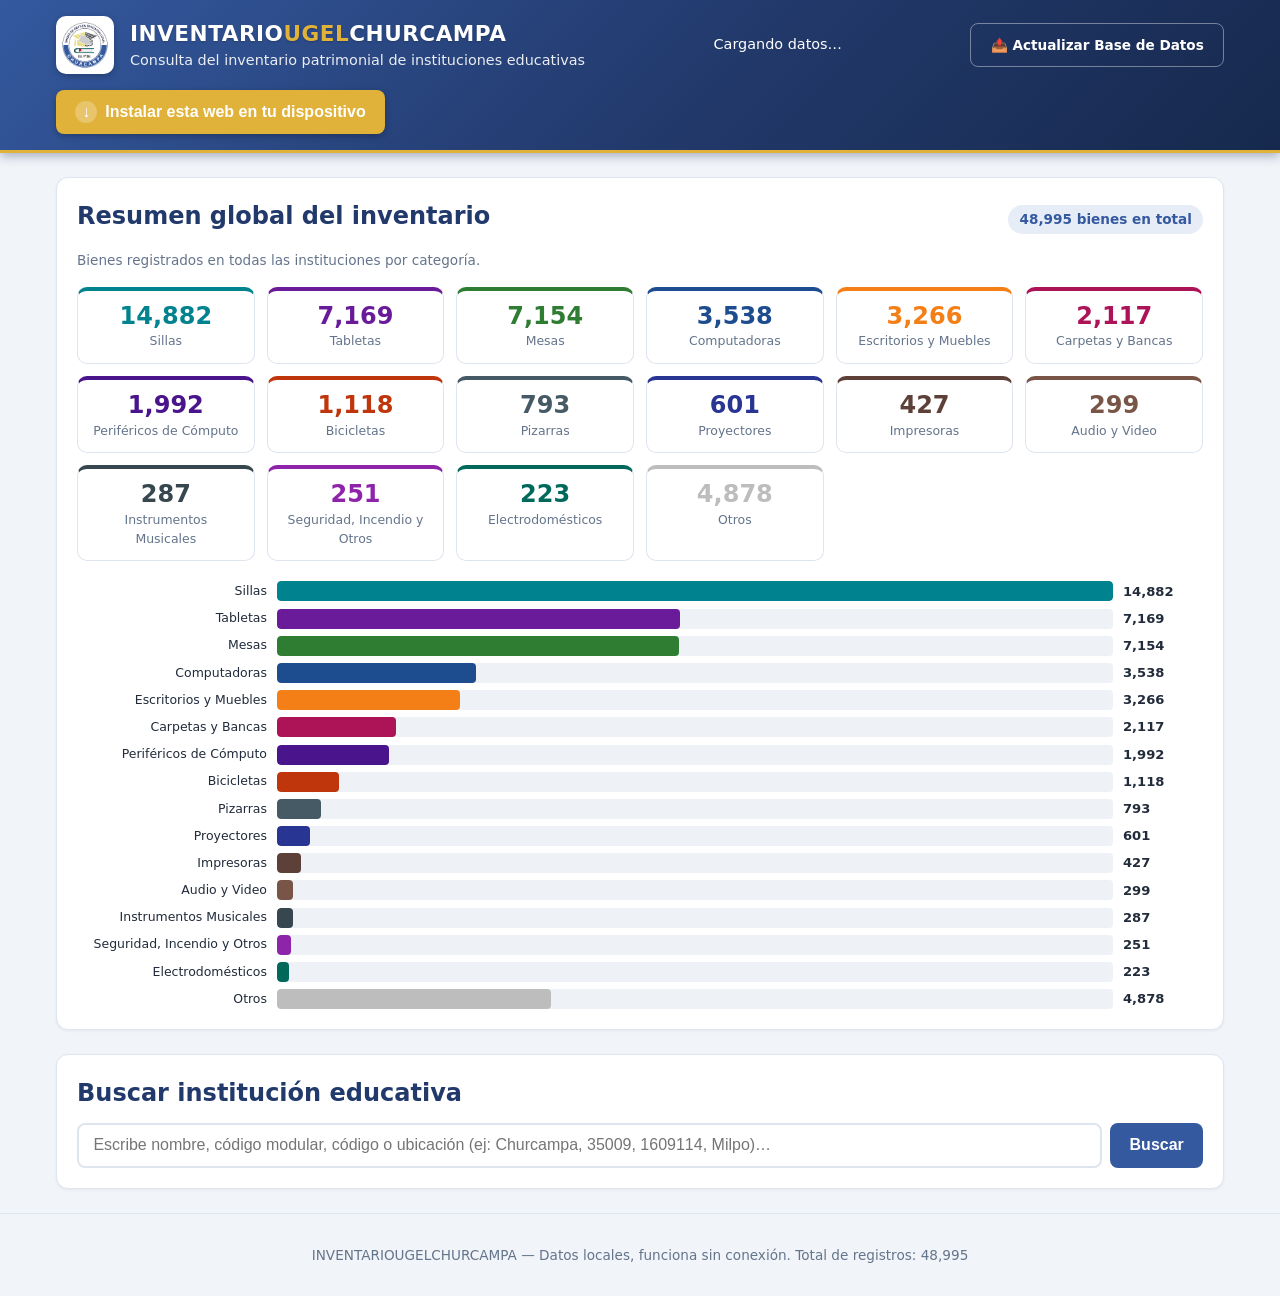
==== index.html @ 80477609 "Agregar resumen por IE: desglose por categoria al seleccionar una institucion" ====
<!DOCTYPE html>
<html lang="es">
<head>
  <meta charset="UTF-8">
  <meta name="viewport" content="width=device-width, initial-scale=1.0">
  <title>INVENTARIOUGELCHURCAMPA</title>
  <meta name="description" content="Consulta del inventario patrimonial de las instituciones educativas de la UGEL Churcampa.">
  <meta name="theme-color" content="#34599f">
  <meta name="mobile-web-app-capable" content="yes">
  <meta name="apple-mobile-web-app-capable" content="yes">
  <meta name="apple-mobile-web-app-status-bar-style" content="default">
  <meta name="apple-mobile-web-app-title" content="Inventario UGEL">
  <link rel="manifest" href="manifest.webmanifest">
  <link rel="apple-touch-icon" href="icon-192.png">
  <link rel="icon" type="image/png" href="icon-192.png">
  <link rel="stylesheet" href="styles.css">
</head>
<body>

  <header class="app-header">
    <div class="header-inner">
      <div class="brand">
        <img src="logo.png" alt="Logo UGEL Churcampa" class="brand-logo">
        <div>
          <h1>INVENTARIO<span class="accent">UGEL</span>CHURCAMPA</h1>
          <p class="subtitle">Consulta del inventario patrimonial de instituciones educativas</p>
        </div>
      </div>
      <div id="loading" class="loading" hidden>
        <span class="spinner"></span> Cargando datos&hellip;
      </div>
      <a href="upload.html" class="btn btn-ghost" style="color: #fff; border-color: rgba(255,255,255,0.4); text-decoration: none; font-size: 0.85rem;">
        &#128228; Actualizar Base de Datos
      </a>
      <button id="installBtn" class="btn btn-install" hidden>
        <span class="install-icon" aria-hidden="true">&#8595;</span>
        Instalar esta web en tu dispositivo
      </button>
    </div>
  </header>

  <main class="container">

    <!-- Resumen global por tipo de bien -->
    <section id="resumenStep" class="card">
      <div class="resumen-head">
        <h2>Resumen global del inventario</h2>
        <span id="resumenTotal" class="resumen-total"></span>
      </div>
      <p class="resumen-sub">Bienes registrados en todas las instituciones por categoría.</p>
      <div id="resumenCards" class="resumen-cards"></div>
      <div id="resumenChart" class="resumen-chart"></div>
    </section>

    <!-- Paso 1: busqueda de institucion -->
    <section id="searchStep" class="card">
      <h2>Buscar institución educativa</h2>
      <div class="search-row">
        <input type="text" id="searchInput"
               placeholder="Escribe nombre, código modular, código o ubicación (ej: Churcampa, 35009, 1609114, Milpo)&hellip;"
               autocomplete="off" spellcheck="false">
        <button id="searchBtn" class="btn btn-primary">Buscar</button>
      </div>
      <div id="resultCount" class="result-count" hidden></div>
      <ul id="instList" class="inst-list" hidden></ul>
      <div id="searchEmpty" class="empty" hidden>No se encontraron instituciones con ese texto.</div>
    </section>

    <!-- Paso 2: inventario de la institucion seleccionada -->
    <section id="inventoryStep" class="card" hidden>
       <div class="inv-header">
        <div>
          <button id="backBtn" class="btn btn-ghost">&larr; Nueva búsqueda</button>
          <h2 id="instTitle"></h2>
          <div id="instCat" class="inst-cat"></div>
          <div id="instMeta" class="inst-meta-box" hidden></div>
        </div>
        <div id="instStats" class="inst-stats"></div>
      </div>

      <!-- Resumen por tipo de bien de la institucion seleccionada -->
      <div id="ieResumenBlock">
        <div class="ie-resumen-head">
          <h3>Resumen por tipo de bien</h3>
        </div>
        <div id="ieResumenCards" class="resumen-cards"></div>
        <div id="ieResumenChart" class="resumen-chart"></div>
      </div>

      <!-- filtros -->
      <div class="filters">
        <div class="filter">
          <label for="filterBien">Bien</label>
          <input type="text" id="filterBien" placeholder="Filtrar por bien (mesa, silla, laptop&hellip;)" autocomplete="off">
        </div>
        <div class="filter">
          <label for="filterEstado">Estado</label>
          <select id="filterEstado">
            <option value="">Todos</option>
            <option value="B">Bueno (B)</option>
            <option value="R">Regular (R)</option>
            <option value="N">Nuevo / No aplica (N)</option>
          </select>
        </div>
        <div class="filter">
          <label for="filterCond">Condición</label>
          <select id="filterCond">
            <option value="">Todas</option>
            <option value="A">A</option>
            <option value="B">B</option>
          </select>
        </div>
        <div class="filter">
          <label for="filterTipo">Tipo</label>
          <select id="filterTipo">
            <option value="">Todos</option>
          </select>
        </div>
      </div>

      <div class="toolbar">
        <span id="shownCount" class="shown-count"></span>
        <div class="toolbar-actions">
          <button id="colBtn" class="btn btn-ghost btn-sm" type="button">Columnas</button>
          <a id="exportBtn" class="btn btn-ghost btn-sm" download="inventario.xlsx">Descargar Excel</a>
        </div>
      </div>

      <div id="colPanel" class="col-panel" hidden>
        <div id="colList" class="col-list"></div>
      </div>

      <div class="leyenda">
        <span class="leyenda-item leyenda-alta"><i></i> Condición A (Alta)</span>
        <span class="leyenda-item leyenda-baja"><i></i> Condición B (Baja)</span>
      </div>

      <div class="table-wrap">
        <table id="invTable" class="inv-table">
          <thead>
            <tr>
              <th data-col="num">N°</th>
              <th data-col="cod">Código Patrimonial</th>
              <th data-col="bien">Denominación del Bien</th>
              <th data-col="tipo">Tipo</th>
              <th data-col="estado">Estado</th>
              <th data-col="cond">Cond</th>
              <th data-col="marca">Marca / Modelo</th>
              <th data-col="serie">Serie</th>
              <th data-col="doc">N° Doc</th>
              <th data-col="vadq">Valor Adquisición</th>
              <th data-col="vneto">Valor Neto</th>
              <th data-col="resp">Responsable</th>
            </tr>
          </thead>
          <tbody id="invBody"></tbody>
        </table>
      </div>
      <div id="invEmpty" class="empty" hidden>No hay bienes que coincidan con los filtros.</div>
    </section>

  </main>

  <footer class="app-footer">
    <p>INVENTARIOUGELCHURCAMPA &mdash; Datos locales, funciona sin conexión. Total de registros: <span id="totalRegs"></span></p>
  </footer>

  <script src="data.js"></script>
  <script src="instituciones.js"></script>
  <script src="app.js"></script>
  <script>
    if ("serviceWorker" in navigator) {
      window.addEventListener("load", function () {
        navigator.serviceWorker.register("sw.js").catch(function (err) {
          console.error("Error al registrar el service worker:", err);
        });
      });
    }
  </script>
</body>
</html>
---- styles.css ----
:root {
  --primary: #34599f;
  --primary-dark: #22396b;
  --primary-deep: #16294d;
  --primary-light: #e7edf7;
  --accent: #e0b23a;
  --accent-dark: #c9982a;
  --bg: #f1f4f9;
  --card: #ffffff;
  --text: #212b3a;
  --muted: #64748b;
  --border: #dfe5ef;
  --danger: #bf1522;
}

* { box-sizing: border-box; }

body {
  margin: 0;
  font-family: "Segoe UI", "Segoe UI Variable", system-ui, -apple-system, Arial, sans-serif;
  background: var(--bg);
  color: var(--text);
  line-height: 1.5;
}

/* Header */
.app-header {
  background: linear-gradient(135deg, var(--primary) 0%, var(--primary-dark) 55%, var(--primary-deep) 100%);
  color: #fff;
  padding: 1rem 0;
  box-shadow: 0 3px 10px rgba(22,41,77,0.35);
  border-bottom: 3px solid var(--accent);
}
.header-inner {
  max-width: 1200px;
  margin: 0 auto;
  padding: 0 1rem;
  display: flex;
  align-items: center;
  justify-content: space-between;
  gap: 1rem;
  flex-wrap: wrap;
}
.brand { display: flex; align-items: center; gap: 1rem; }
.brand-logo {
  width: 58px; height: 58px;
  border-radius: 10px;
  object-fit: contain;
  background: #ffffff;
  padding: 4px;
  box-shadow: 0 2px 6px rgba(0,0,0,0.25);
}
.app-header h1 {
  margin: 0;
  font-size: 1.35rem;
  letter-spacing: 0.5px;
  color: #fff;
  text-shadow: 0 1px 2px rgba(0,0,0,0.2);
}
.app-header h1 span.accent {
  color: var(--accent);
}
.subtitle { margin: 0; opacity: 0.9; font-size: 0.9rem; }

.loading { display: flex; align-items: center; gap: 0.5rem; font-size: 0.9rem; }
.spinner {
  width: 18px; height: 18px; border-radius: 50%;
  border: 3px solid rgba(255,255,255,0.3);
  border-top-color: #fff;
  animation: spin 0.8s linear infinite;
}
@keyframes spin { to { transform: rotate(360deg); } }

/* Boton de instalacion (PWA) */
.btn-install {
  display: inline-flex;
  align-items: center;
  gap: 0.5rem;
  background: var(--accent);
  color: #fff;
  border: none;
  border-radius: 8px;
  padding: 0.6rem 0.9rem;
  font-size: 0.9rem;
  font-weight: 700;
  cursor: pointer;
  box-shadow: 0 2px 6px rgba(0,0,0,0.25);
  transition: background 0.2s ease, transform 0.1s ease;
}
.btn-install:hover { background: var(--accent-dark); }
.btn-install:active { transform: translateY(1px); }
.btn-install .install-icon {
  display: inline-flex;
  align-items: center;
  justify-content: center;
  width: 22px; height: 22px;
  border-radius: 50%;
  background: rgba(255,255,255,0.25);
  font-size: 1rem;
  line-height: 1;
}
@media (max-width: 600px) {
  .btn-install { width: 100%; justify-content: center; }
}

.container { max-width: 1200px; margin: 1.5rem auto; padding: 0 1rem; }

/* ---------- Resumen global por tipo de bien ---------- */
.resumen-head {
  display: flex;
  align-items: baseline;
  justify-content: space-between;
  gap: 1rem;
  flex-wrap: wrap;
}
.resumen-total {
  font-size: 0.85rem;
  font-weight: 600;
  color: var(--primary);
  background: var(--primary-light);
  padding: 0.25rem 0.7rem;
  border-radius: 999px;
}
.resumen-sub {
  margin: 0.25rem 0 1rem;
  color: var(--muted);
  font-size: 0.85rem;
}
.ie-resumen-head h3 {
  margin: 1rem 0 0.25rem;
  font-size: 1.05rem;
  color: var(--text);
}
.resumen-cards {
  display: grid;
  grid-template-columns: repeat(auto-fill, minmax(160px, 1fr));
  gap: 0.75rem;
  margin-bottom: 1.25rem;
}
.resumen-card {
  border: 1px solid var(--border);
  border-top: 4px solid var(--primary);
  border-radius: 10px;
  padding: 0.75rem 0.9rem;
  text-align: center;
  background: #fff;
}
.resumen-num {
  font-size: 1.5rem;
  font-weight: 800;
  line-height: 1.1;
}
.resumen-label {
  font-size: 0.78rem;
  color: var(--muted);
  margin-top: 0.2rem;
}
.resumen-chart {
  display: flex;
  flex-direction: column;
  gap: 0.45rem;
  margin-top: 0.5rem;
}
.chart-row {
  display: flex;
  align-items: center;
  gap: 0.6rem;
}
.chart-label {
  width: 190px;
  flex: 0 0 190px;
  font-size: 0.78rem;
  color: var(--text);
  text-align: right;
  white-space: nowrap;
  overflow: hidden;
  text-overflow: ellipsis;
}
.chart-bar-wrap {
  flex: 1 1 auto;
  background: #eef1f6;
  border-radius: 4px;
  height: 20px;
  overflow: hidden;
}
.chart-bar {
  height: 100%;
  border-radius: 4px;
  min-width: 2px;
  transition: width 0.4s ease;
}
.chart-val {
  width: 80px;
  flex: 0 0 80px;
  font-size: 0.82rem;
  font-weight: 700;
  color: var(--text);
}
@media (max-width: 560px) {
  .chart-label { width: 120px; flex-basis: 120px; }
  .chart-val { width: 60px; flex-basis: 60px; }
}

.card {
  background: var(--card);
  border: 1px solid var(--border);
  border-radius: 12px;
  padding: 1.25rem;
  margin-bottom: 1.5rem;
  box-shadow: 0 1px 3px rgba(0,0,0,0.06);
}
.card h2 { margin-top: 0; margin-bottom: 0.75rem; color: var(--primary-dark); }

/* Search */
.search-row { display: flex; gap: 0.5rem; }
.search-row input {
  flex: 1;
  padding: 0.7rem 0.9rem;
  font-size: 1rem;
  border: 2px solid var(--border);
  border-radius: 8px;
  outline: none;
}
.search-row input:focus { border-color: var(--primary); }

.btn {
  padding: 0.7rem 1.2rem;
  font-size: 1rem;
  border: none;
  border-radius: 8px;
  cursor: pointer;
  transition: background 0.15s, transform 0.05s;
  font-weight: 600;
}
.btn:active { transform: scale(0.98); }
.btn-primary { background: var(--primary); color: #fff; }
.btn-primary:hover { background: var(--primary-dark); }
.btn-primary:disabled { background: #9e9e9e; cursor: not-allowed; }
.btn-ghost { background: transparent; color: var(--primary); border: 1px solid var(--primary); }
.btn-ghost:hover { background: var(--primary-light); }
.btn-sm { padding: 0.35rem 0.7rem; font-size: 0.85rem; }

.result-count { margin-top: 0.75rem; font-size: 0.9rem; color: var(--muted); }

.inst-list {
  list-style: none;
  margin: 0.75rem 0 0;
  padding: 0;
  max-height: 420px;
  overflow-y: auto;
  border: 1px solid var(--border);
  border-radius: 8px;
}
.inst-list li {
  padding: 0.7rem 0.9rem;
  border-bottom: 1px solid var(--border);
  cursor: pointer;
  display: flex;
  justify-content: space-between;
  align-items: center;
  gap: 1rem;
}
.inst-list li:last-child { border-bottom: none; }
.inst-list li:hover { background: var(--primary-light); }
.inst-name { font-weight: 600; }
.inst-info { display: flex; flex-direction: column; gap: 0.15rem; min-width: 0; }
.inst-meta { font-size: 0.78rem; color: var(--muted); }
.inst-badge {
  flex-shrink: 0;
  font-size: 0.7rem;
  font-weight: 700;
  background: var(--primary-light);
  color: var(--primary-dark);
  padding: 0.2rem 0.55rem;
  border-radius: 999px;
  text-transform: uppercase;
  letter-spacing: 0.5px;
  border: 1px solid rgba(52,89,159,0.25);
}

.inst-meta-box {
  margin-top: 0.75rem;
  display: grid;
  grid-template-columns: repeat(auto-fit, minmax(160px, 1fr));
  gap: 0.4rem 1rem;
  background: #fafcfe;
  border: 1px solid var(--border);
  border-radius: 8px;
  padding: 0.75rem 0.9rem;
  max-width: 620px;
}
.inst-meta-row { display: flex; gap: 0.4rem; font-size: 0.8rem; }
.inst-meta-key { color: var(--muted); font-weight: 700; }
.inst-meta-val { color: var(--text); }

.empty {
  margin-top: 1rem;
  padding: 1.5rem;
  text-align: center;
  color: var(--muted);
  background: #fafafa;
  border: 1px dashed var(--border);
  border-radius: 8px;
}

/* Inventory */
.inv-header {
  display: flex;
  justify-content: space-between;
  align-items: flex-start;
  gap: 1rem;
  flex-wrap: wrap;
  margin-bottom: 1rem;
}
.inv-header h2 {
  margin: 0.4rem 0 0.2rem;
  font-size: 1.3rem;
  color: var(--primary-dark);
  padding-left: 0.6rem;
  border-left: 4px solid var(--accent);
}
.inst-cat {
  display: inline-block;
  font-size: 0.72rem; font-weight: 700;
  background: var(--primary-light);
  color: var(--primary-dark);
  padding: 0.2rem 0.6rem;
  border-radius: 999px;
  text-transform: uppercase;
  letter-spacing: 0.5px;
}
.inst-stats { display: flex; gap: 1rem; flex-wrap: wrap; }
.stat {
  text-align: center;
  background: #fafafa;
  border: 1px solid var(--border);
  border-radius: 8px;
  padding: 0.4rem 0.9rem;
  min-width: 70px;
}
.stat .num { font-size: 1.3rem; font-weight: 700; color: var(--primary); }
.stat .lbl { font-size: 0.7rem; color: var(--muted); text-transform: uppercase; letter-spacing: 0.5px; }

.filters {
  display: grid;
  grid-template-columns: repeat(auto-fit, minmax(160px, 1fr));
  gap: 0.75rem;
  margin-bottom: 1rem;
  padding: 0.9rem;
  background: #fafafa;
  border: 1px solid var(--border);
  border-radius: 8px;
}
.filter label {
  display: block;
  font-size: 0.75rem;
  font-weight: 700;
  color: var(--muted);
  text-transform: uppercase;
  letter-spacing: 0.5px;
  margin-bottom: 0.25rem;
}
.filter input, .filter select {
  width: 100%;
  padding: 0.5rem 0.6rem;
  font-size: 0.9rem;
  border: 1px solid var(--border);
  border-radius: 6px;
  outline: none;
  background: #fff;
}
.filter input:focus, .filter select:focus { border-color: var(--primary); }

.toolbar {
  display: flex;
  justify-content: space-between;
  align-items: center;
  margin-bottom: 0.75rem;
}
.shown-count { font-size: 0.85rem; color: var(--muted); }

.table-wrap { overflow-x: auto; border: 1px solid var(--border); border-radius: 8px; }
.inv-table {
  width: 100%;
  border-collapse: collapse;
  font-size: 0.85rem;
  background: #fff;
  min-width: 1000px;
}
.inv-table th {
  background: var(--primary);
  color: #fff;
  padding: 0.55rem 0.6rem;
  text-align: left;
  position: sticky;
  top: 0;
  white-space: nowrap;
}
.inv-table td {
  padding: 0.5rem 0.6rem;
  border-bottom: 1px solid var(--border);
  vertical-align: top;
}
.inv-table tbody tr:nth-child(even) { background: #fafcfa; }
.inv-table tbody tr:hover { background: var(--primary-light); }

/* Resaltado por tipo de condición (A=alta azul, B=baja roja) */
.inv-table tbody tr.fila-b {
  background: #fdecea !important;
  color: #9a1b1b;
}
.inv-table tbody tr.fila-b td {
  color: #9a1b1b;
  font-weight: 600;
}
.inv-table tbody tr.fila-b:hover { background: #fbdcd9 !important; }.inv-table tbody tr.fila-a {
  background: #eaf2fc !important;
  color: #1e4d8f;
}
.inv-table tbody tr.fila-a:hover { background: #dcebf8 !important; }

/* celda de condición destacada con píldora de color */
.inv-table td[data-col="cond"] { font-weight: 700; }
.inv-table tr.fila-b td[data-col="cond"] { color: #b71c1c; text-align: center; }
.inv-table tr.fila-a td[data-col="cond"] { color: #1565c0; text-align: center; }

.leyenda {
  display: flex;
  gap: 1.25rem;
  flex-wrap: wrap;
  margin: 0.5rem 0 0.75rem;
  font-size: 0.8rem;
  color: var(--muted);
}
.leyenda-item {
  display: inline-flex;
  align-items: center;
  gap: 0.4rem;
  font-weight: 600;
}
.leyenda-item i {
  width: 14px;
  height: 14px;
  border-radius: 3px;
  display: inline-block;
}
.leyenda-alta i { background: #eaf2fc; border: 1px solid #1565c0; }
.leyenda-baja i { background: #fdecea; border: 1px solid #b71c1c; }

.badge-estado {
  display: inline-block;
  padding: 0.1rem 0.5rem;
  border-radius: 999px;
  font-size: 0.72rem;
  font-weight: 700;
}
.est-B { background: #c8e6c9; color: #1b5e20; }
.est-R { background: #fff3cd; color: #856404; }
.est-N { background: #e3f2fd; color: #0d47a1; }

footer {
  text-align: center;
  padding: 1.1rem;
  color: var(--muted);
  font-size: 0.85rem;
  border-top: 1px solid var(--border);
}
footer .foot-brand {
  color: var(--primary-dark);
  font-weight: 700;
}

@media (max-width: 600px) {
  .header-inner { flex-direction: column; align-items: flex-start; }
  .search-row { flex-direction: column; }
}

/* Columnas ocultables */
.toolbar-actions { display: flex; gap: 0.5rem; flex-wrap: wrap; }

.col-panel {
  border: 1px solid var(--border);
  border-radius: 8px;
  background: #fafafa;
  padding: 0.75rem;
  margin-bottom: 0.75rem;
}
.col-list {
  display: flex;
  flex-wrap: wrap;
  gap: 0.4rem 1.1rem;
}
.col-item {
  display: flex;
  align-items: center;
  gap: 0.35rem;
  font-size: 0.84rem;
  cursor: pointer;
  user-select: none;
  white-space: nowrap;
}
.col-item input[type="checkbox"] {
  width: 15px; height: 15px;
  cursor: pointer;
  accent-color: var(--primary);
}

.inv-table .col-hidden > td { display: none; }

/* Upload page styles */
.drop-zone {
  border: 3px dashed var(--border);
  border-radius: 12px;
  padding: 3rem 2rem;
  text-align: center;
  cursor: pointer;
  transition: all 0.2s ease;
  background: #fafcfe;
  margin: 1rem 0;
}
.drop-zone:hover, .drop-zone.drag-over {
  border-color: var(--primary);
  background: var(--primary-light);
}
.drop-icon {
  font-size: 3rem;
  margin-bottom: 0.5rem;
}

.status-msg {
  padding: 0.8rem 1rem;
  border-radius: 8px;
  margin: 1rem 0;
  font-size: 0.9rem;
  font-weight: 600;
}
.status-info { background: var(--primary-light); color: var(--primary-dark); }
.status-success { background: #c8e6c9; color: #1b5e20; }
.status-error { background: #ffcdd2; color: #b71c1c; }

.progress-bar {
  height: 8px;
  background: var(--border);
  border-radius: 4px;
  overflow: hidden;
  margin: 1rem 0;
}
.progress-fill {
  height: 100%;
  background: linear-gradient(90deg, var(--primary), var(--accent));
  border-radius: 4px;
  transition: width 0.3s ease;
  width: 0%;
}

.preview-box {
  background: #fafcfe;
  border: 1px solid var(--border);
  border-radius: 8px;
  padding: 1.25rem;
  margin-top: 1rem;
}
.preview-box h3 {
  margin-top: 0;
  color: var(--primary-dark);
}

.result-box {
  border-radius: 8px;
  padding: 1.25rem;
  margin-top: 1rem;
}
.result-box h3 { margin-top: 0; }
.result-success { background: #c8e6c9; color: #1b5e20; border: 1px solid #a5d6a7; }
.result-error { background: #ffcdd2; color: #b71c1c; border: 1px solid #ef9a9a; }
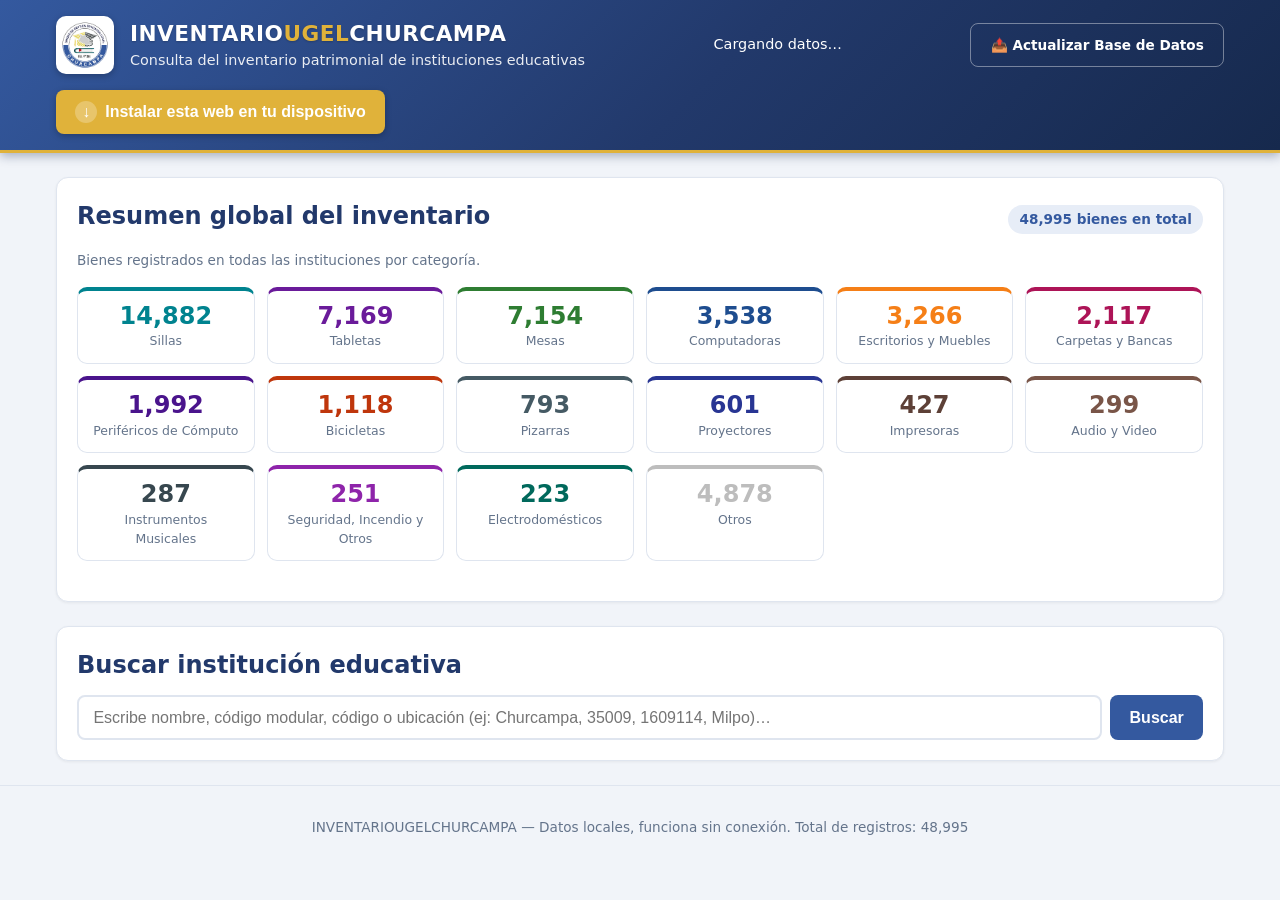
==== commit 44b4cb71: "Eliminar graficos de barras del resumen global y por IE; solo tarjetas" ====
--- a/index.html
+++ b/index.html
@@ -49,7 +49,6 @@
       </div>
       <p class="resumen-sub">Bienes registrados en todas las instituciones por categoría.</p>
       <div id="resumenCards" class="resumen-cards"></div>
-      <div id="resumenChart" class="resumen-chart"></div>
     </section>
 
     <!-- Paso 1: busqueda de institucion -->
@@ -84,7 +83,6 @@
           <h3>Resumen por tipo de bien</h3>
         </div>
         <div id="ieResumenCards" class="resumen-cards"></div>
-        <div id="ieResumenChart" class="resumen-chart"></div>
       </div>
 
       <!-- filtros -->
--- a/styles.css
+++ b/styles.css
@@ -154,51 +154,6 @@
   font-size: 0.78rem;
   color: var(--muted);
   margin-top: 0.2rem;
-}
-.resumen-chart {
-  display: flex;
-  flex-direction: column;
-  gap: 0.45rem;
-  margin-top: 0.5rem;
-}
-.chart-row {
-  display: flex;
-  align-items: center;
-  gap: 0.6rem;
-}
-.chart-label {
-  width: 190px;
-  flex: 0 0 190px;
-  font-size: 0.78rem;
-  color: var(--text);
-  text-align: right;
-  white-space: nowrap;
-  overflow: hidden;
-  text-overflow: ellipsis;
-}
-.chart-bar-wrap {
-  flex: 1 1 auto;
-  background: #eef1f6;
-  border-radius: 4px;
-  height: 20px;
-  overflow: hidden;
-}
-.chart-bar {
-  height: 100%;
-  border-radius: 4px;
-  min-width: 2px;
-  transition: width 0.4s ease;
-}
-.chart-val {
-  width: 80px;
-  flex: 0 0 80px;
-  font-size: 0.82rem;
-  font-weight: 700;
-  color: var(--text);
-}
-@media (max-width: 560px) {
-  .chart-label { width: 120px; flex-basis: 120px; }
-  .chart-val { width: 60px; flex-basis: 60px; }
 }
 
 .card {
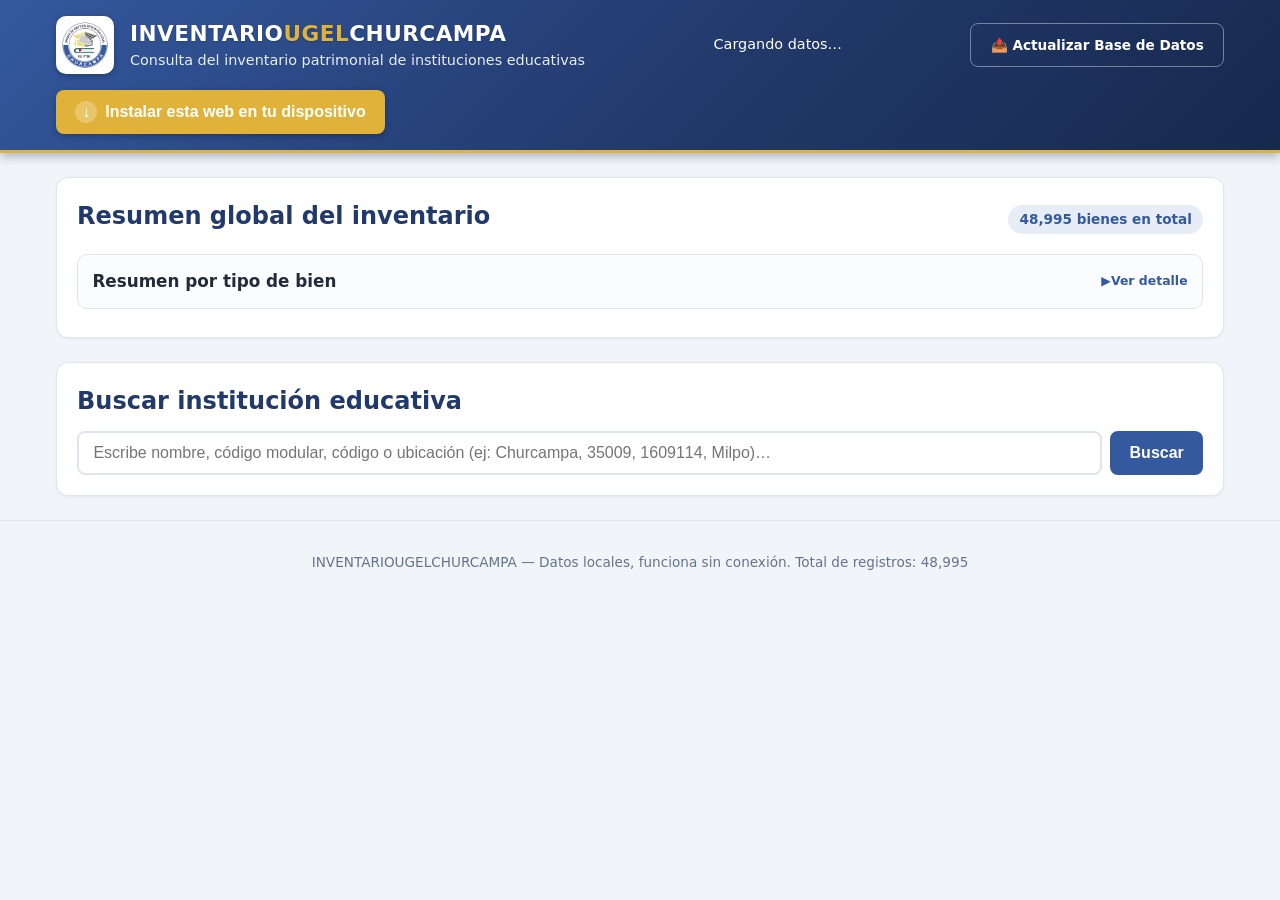
==== commit fce3a0bf: "Hacer desplegable el resumen global por tipo de bien" ====
--- a/index.html
+++ b/index.html
@@ -47,8 +47,13 @@
         <h2>Resumen global del inventario</h2>
         <span id="resumenTotal" class="resumen-total"></span>
       </div>
-      <p class="resumen-sub">Bienes registrados en todas las instituciones por categoría.</p>
-      <div id="resumenCards" class="resumen-cards"></div>
+      <details id="resumenBlock" class="ie-resumen-block">
+        <summary class="ie-resumen-head">
+          <h3>Resumen por tipo de bien</h3>
+          <span class="ie-resumen-hint">Ver detalle</span>
+        </summary>
+        <div id="resumenCards" class="resumen-cards"></div>
+      </details>
     </section>
 
     <!-- Paso 1: busqueda de institucion -->
@@ -78,12 +83,13 @@
       </div>
 
       <!-- Resumen por tipo de bien de la institucion seleccionada -->
-      <div id="ieResumenBlock">
-        <div class="ie-resumen-head">
+      <details id="ieResumenBlock" class="ie-resumen-block">
+        <summary class="ie-resumen-head">
           <h3>Resumen por tipo de bien</h3>
-        </div>
+          <span class="ie-resumen-hint">Ver detalle</span>
+        </summary>
         <div id="ieResumenCards" class="resumen-cards"></div>
-      </div>
+      </details>
 
       <!-- filtros -->
       <div class="filters">
@@ -141,6 +147,7 @@
               <th data-col="cod">Código Patrimonial</th>
               <th data-col="bien">Denominación del Bien</th>
               <th data-col="tipo">Tipo</th>
+              <th data-col="clasesbn">Clase SBN</th>
               <th data-col="estado">Estado</th>
               <th data-col="cond">Cond</th>
               <th data-col="marca">Marca / Modelo</th>
@@ -165,6 +172,7 @@
 
   <script src="data.js"></script>
   <script src="instituciones.js"></script>
+  <script src="mapeo_sbn.js"></script>
   <script src="app.js"></script>
   <script>
     if ("serviceWorker" in navigator) {
--- a/styles.css
+++ b/styles.css
@@ -126,10 +126,38 @@
   color: var(--muted);
   font-size: 0.85rem;
 }
+.ie-resumen-block {
+  margin: 0.5rem 0;
+  border: 1px solid var(--border);
+  border-radius: 10px;
+  background: #fbfcff;
+  padding: 0.25rem 0.9rem;
+}
+.ie-resumen-head {
+  display: flex;
+  align-items: center;
+  justify-content: space-between;
+  gap: 1rem;
+  cursor: pointer;
+  list-style: none;
+  padding: 0.6rem 0;
+  user-select: none;
+}
+.ie-resumen-head::-webkit-details-marker { display: none; }
 .ie-resumen-head h3 {
-  margin: 1rem 0 0.25rem;
+  margin: 0;
   font-size: 1.05rem;
   color: var(--text);
+}
+.ie-resumen-hint {
+  font-size: 0.78rem;
+  color: var(--primary);
+  font-weight: 600;
+}
+.ie-resumen-block[open] .ie-resumen-hint::before { content: "\25BC "; }
+.ie-resumen-block:not([open]) .ie-resumen-hint::before { content: "\25B6 "; }
+#ieResumenCards {
+  margin: 0 0 0.75rem;
 }
 .resumen-cards {
   display: grid;
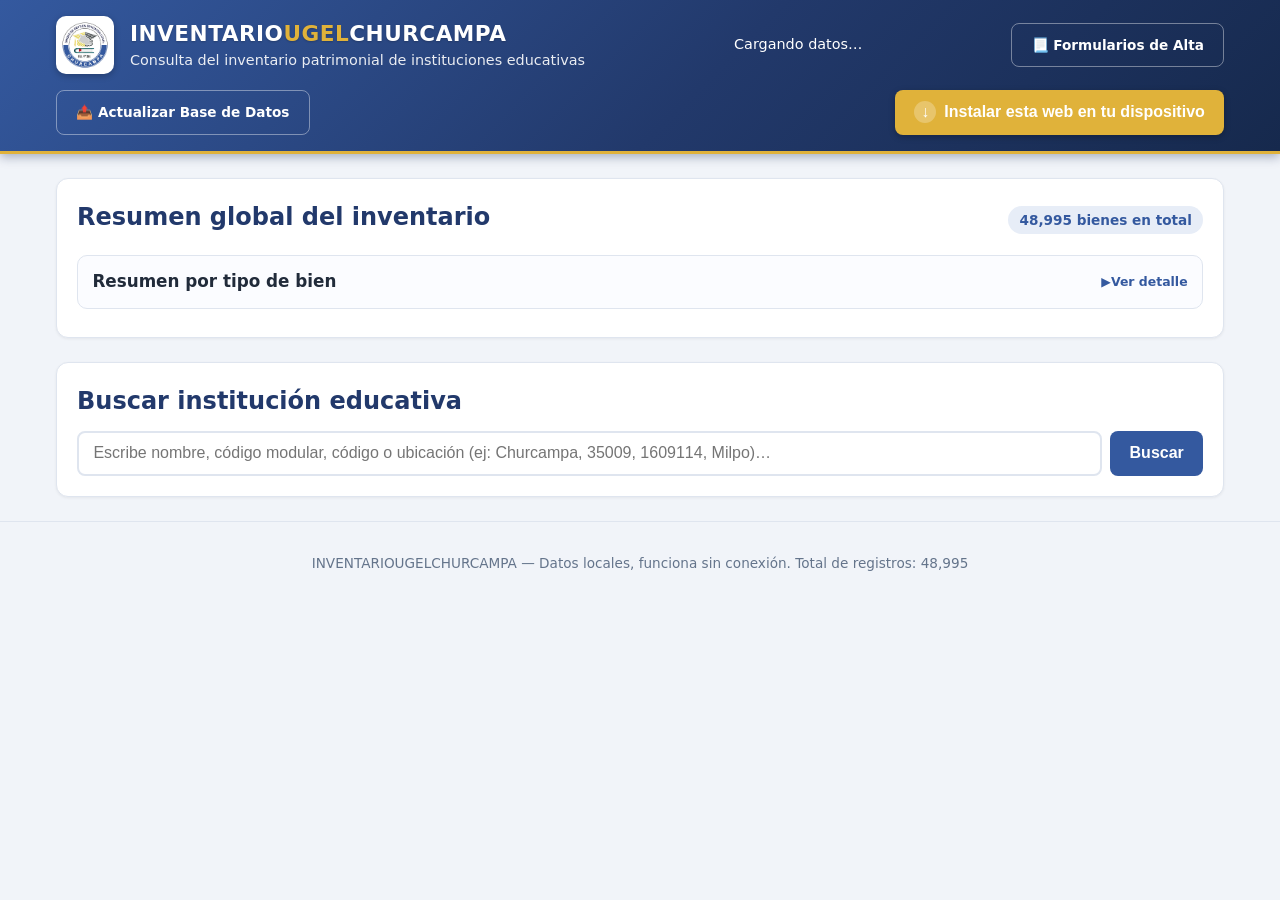
==== commit f3dc5503: "Modulo de ALTA de bienes: generador de formularios con Captacion de Datos y Relacion de Bienes (.xls" ====
--- a/index.html
+++ b/index.html
@@ -29,6 +29,9 @@
       <div id="loading" class="loading" hidden>
         <span class="spinner"></span> Cargando datos&hellip;
       </div>
+      <a href="formulario.html" class="btn btn-ghost" style="color: #fff; border-color: rgba(255,255,255,0.4); text-decoration: none; font-size: 0.85rem;">
+        &#128195; Formularios de Alta
+      </a>
       <a href="upload.html" class="btn btn-ghost" style="color: #fff; border-color: rgba(255,255,255,0.4); text-decoration: none; font-size: 0.85rem;">
         &#128228; Actualizar Base de Datos
       </a>
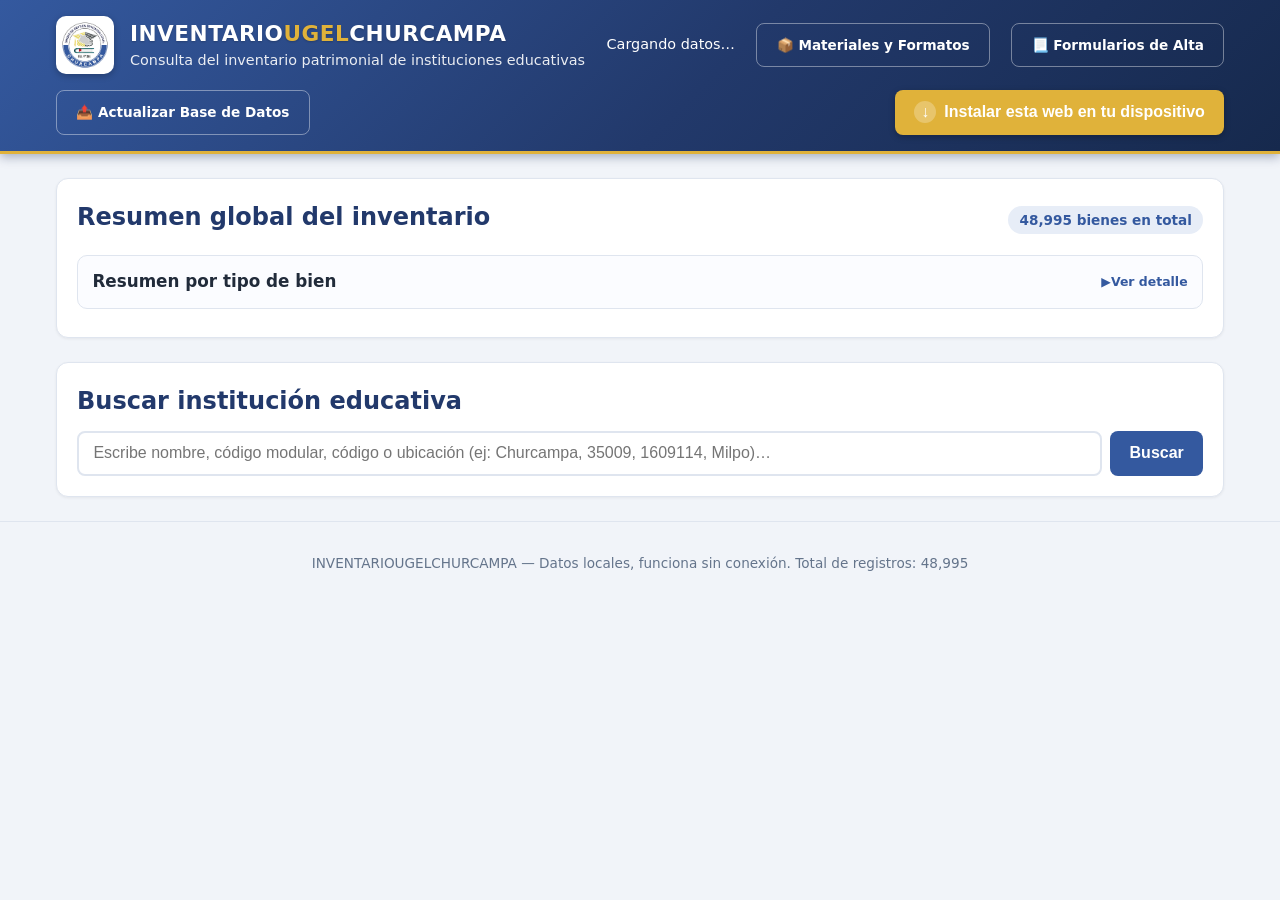
==== commit bbe3f5c5: "Pagina de materiales y formatos: 38 formatos descargables, videos YouTube y normativa para directore" ====
--- a/index.html
+++ b/index.html
@@ -29,6 +29,9 @@
       <div id="loading" class="loading" hidden>
         <span class="spinner"></span> Cargando datos&hellip;
       </div>
+      <a href="materiales.html" class="btn btn-ghost" style="color: #fff; border-color: rgba(255,255,255,0.4); text-decoration: none; font-size: 0.85rem;">
+        &#128230; Materiales y Formatos
+      </a>
       <a href="formulario.html" class="btn btn-ghost" style="color: #fff; border-color: rgba(255,255,255,0.4); text-decoration: none; font-size: 0.85rem;">
         &#128195; Formularios de Alta
       </a>
